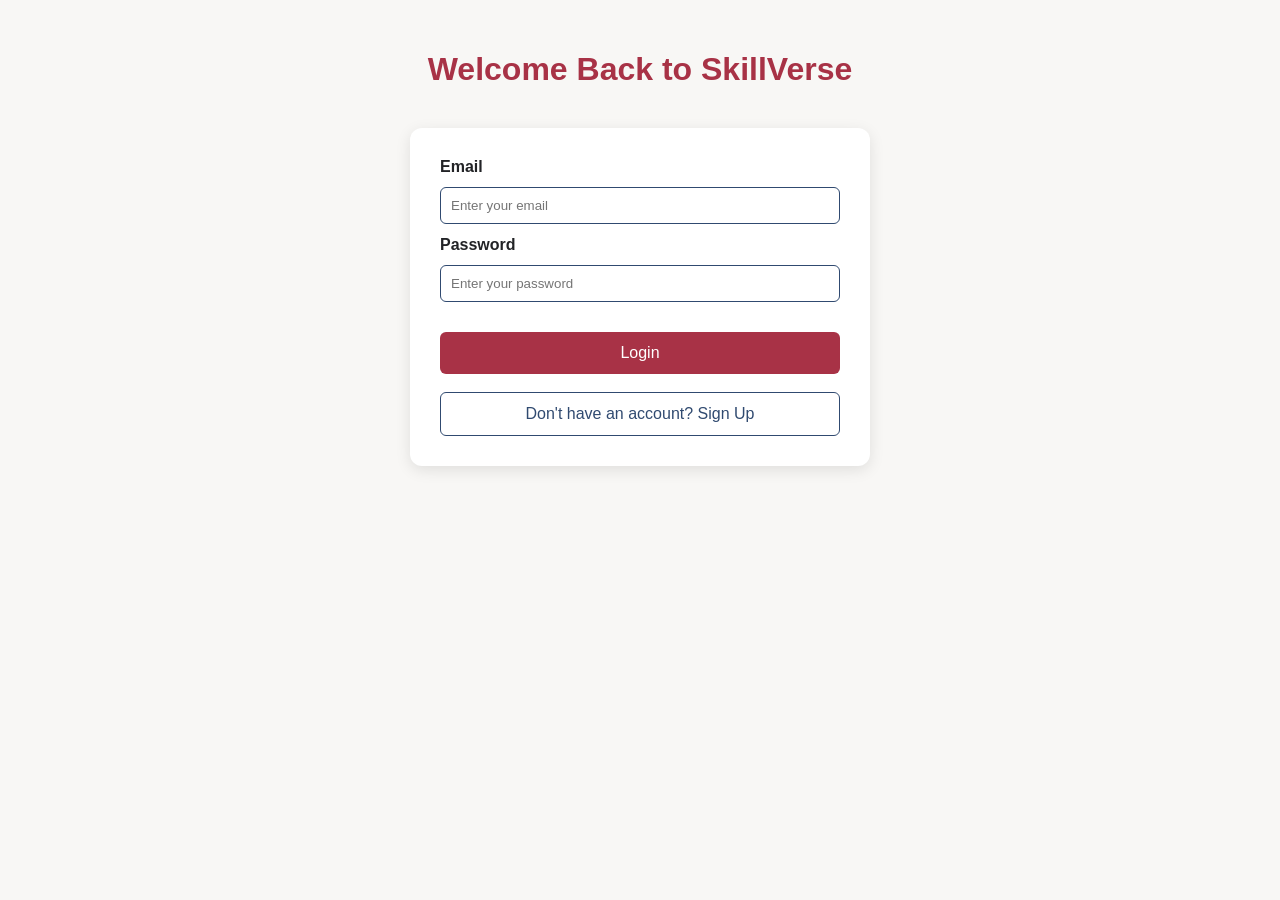
==== login.html @ c39853e0 "Initial commit" ====
<!DOCTYPE html>
<html lang="en">

<head>
    <meta charset="UTF-8">
    <meta name="viewport" content="width=device-width, initial-scale=1.0">
    <title>SkillVerse Login</title>
    <link rel="stylesheet" href="style.css">
</head>

<body>

    <h1>Welcome Back to SkillVerse</h1>

    <form>

        <label>Email</label>
        <input type="email" placeholder="Enter your email">

        <label>Password</label>
        <input type="password" placeholder="Enter your password">

        <br><br>

        <button class="login-main-btn" type="button" onclick="login()">
            Login
        </button>

        <br><br>

        <button class="login-btn" type="button" onclick="goToSignup()">
            Don't have an account? Sign Up
        </button>

    </form>

    <script src="script.js"></script>

</body>

</html>
---- style.css ----
html {
    scroll-behavior: smooth;
}
body {
    font-family: Arial, sans-serif;
    background-color: #F8F7F5;
    color: #222326;
     margin: 0;
    padding: 30px 0;
}


form {
    width: 400px;
    margin: 40px auto;
    padding: 30px;
    background-color: white;
    border-radius: 12px;
    box-shadow: 0 4px 15px rgba(0, 0, 0, 0.1);
}

h1 {
    text-align: center;
    color: #A83246;
    margin-bottom: 25px;
}



form label {
    color: #222326;
    font-weight: bold;
}


form input:not([type="radio"]) {
    width: 100%;
    padding: 10px;
    margin-top: 6px;
    margin-bottom: 12px;
    border: 1px solid #304A70;
    border-radius: 6px;
    box-sizing: border-box;
}

form button {
    width: 100%;
    padding: 12px;
    background-color: #304A70;
    color: white;
    border: none;
    border-radius: 6px;
    font-size: 16px;
    cursor: pointer;
}

.signup-btn {
    background-color: #A83246;
}

.login-btn {
    background-color: transparent;
    color: #304A70;
    border: 1px solid #304A70;
}

.signup-btn:hover {
    background-color: #8F293B;
}

.login-btn:hover {
    background-color: #304A70;
    color: white;
}

form input {
    margin-bottom: 8px;
}

form label {
    display: block;
    margin-bottom: 5px;
}

.role-section {
    margin-top: 10px;
    margin-bottom: 15px;
}

.role-section > label {
    display: block;
    margin-bottom: 10px;
}

.role-option {
    display: inline-flex;
    align-items: center;
    margin-right: 25px;
}

.role-option input {
    margin-right: 6px;
}


form .login-main-btn {
    background-color: #A83246;
}

form .login-main-btn:hover {
    background-color: #8F293B;
}
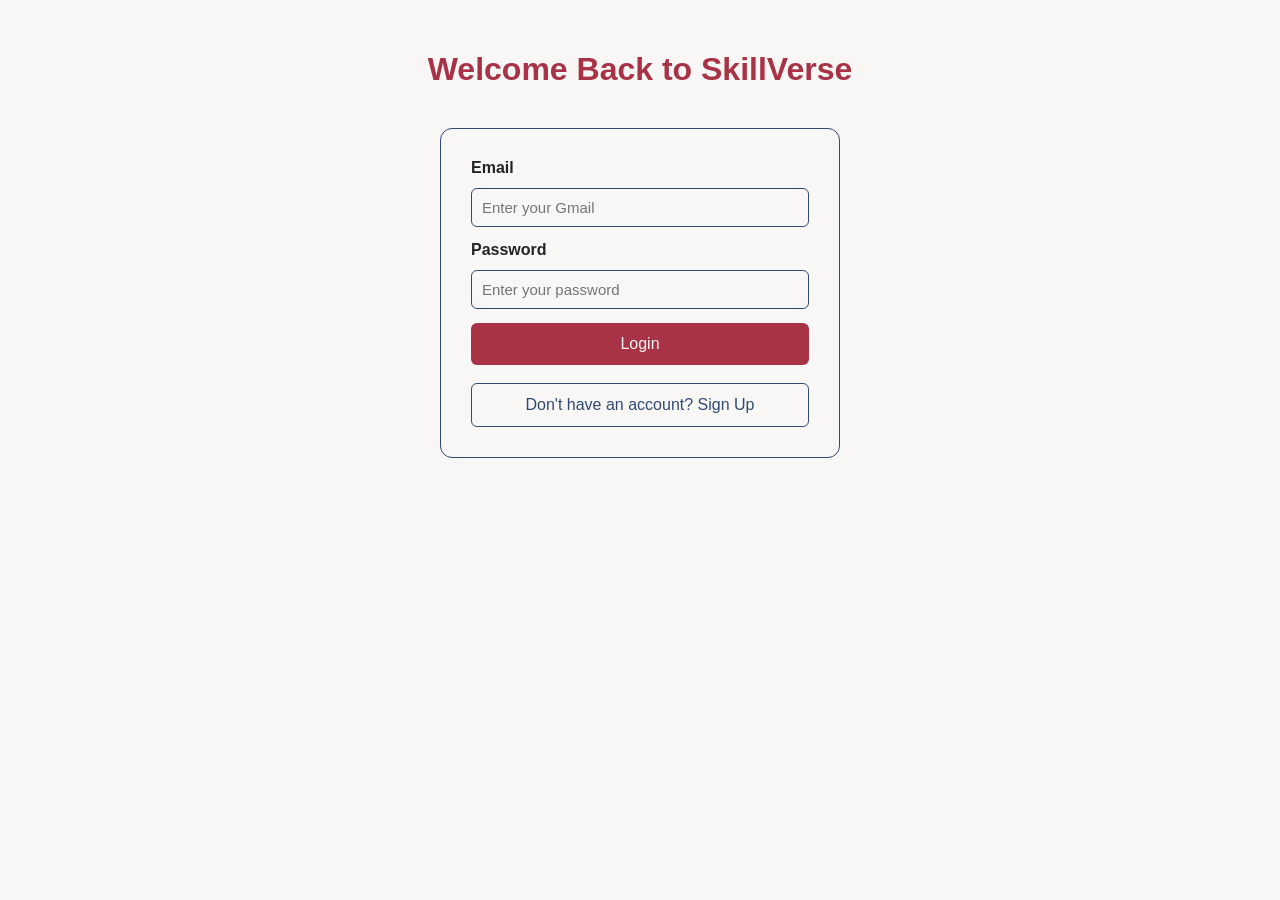
==== commit dd99d9ab: "Updated project" ====
--- a/login.html
+++ b/login.html
@@ -12,15 +12,25 @@
 
     <h1>Welcome Back to SkillVerse</h1>
 
-    <form>
+    <form id="loginForm">
 
-        <label>Email</label>
-        <input type="email" placeholder="Enter your email">
+        <label for="loginEmail">Email</label>
+        <input
+            type="email"
+            id="loginEmail"
+            placeholder="Enter your Gmail"
+            required
+        >
 
-        <label>Password</label>
-        <input type="password" placeholder="Enter your password">
+        <label for="loginPassword">Password</label>
+        <input
+            type="password"
+            id="loginPassword"
+            placeholder="Enter your password"
+            required
+        >
 
-        <br><br>
+        <br>
 
         <button class="login-main-btn" type="button" onclick="login()">
             Login
--- a/style.css
+++ b/style.css
@@ -1,23 +1,16 @@
 html {
     scroll-behavior: smooth;
 }
+
 body {
     font-family: Arial, sans-serif;
     background-color: #F8F7F5;
     color: #222326;
-     margin: 0;
+    margin: 0;
     padding: 30px 0;
 }
 
-
-form {
-    width: 400px;
-    margin: 40px auto;
-    padding: 30px;
-    background-color: white;
-    border-radius: 12px;
-    box-shadow: 0 4px 15px rgba(0, 0, 0, 0.1);
-}
+/* Main Heading */
 
 h1 {
     text-align: center;
@@ -25,88 +18,129 @@
     margin-bottom: 25px;
 }
 
+/* Home Page Text */
 
-
-form label {
+body > p {
+    text-align: center;
     color: #222326;
-    font-weight: bold;
 }
 
+/* Home Page Buttons */
 
-form input:not([type="radio"]) {
-    width: 100%;
-    padding: 10px;
-    margin-top: 6px;
-    margin-bottom: 12px;
-    border: 1px solid #304A70;
-    border-radius: 6px;
-    box-sizing: border-box;
-}
-
-form button {
-    width: 100%;
+body > button {
+    display: inline-block;
+    width: 180px;
     padding: 12px;
+    margin: 10px 5px;
     background-color: #304A70;
-    color: white;
+    color: #F8F7F5;
     border: none;
     border-radius: 6px;
     font-size: 16px;
     cursor: pointer;
 }
 
+body > button:hover {
+    background-color: #A83246;
+}
+
+/* Form */
+
+form {
+    width: 400px;
+    max-width: 90%;
+    margin: 40px auto;
+    padding: 30px;
+    background-color: #F8F7F5;
+    border: 1px solid #304A70;
+    border-radius: 12px;
+    box-sizing: border-box;
+}
+
+/* Labels */
+
+form label {
+    display: block;
+    margin-bottom: 5px;
+    color: #222326;
+    font-weight: bold;
+}
+
+/* Input Fields */
+
+form input:not([type="radio"]) {
+    width: 100%;
+    padding: 10px;
+    margin-top: 6px;
+    margin-bottom: 14px;
+    border: 1px solid #304A70;
+    border-radius: 6px;
+    box-sizing: border-box;
+    font-size: 15px;
+    background-color: #F8F7F5;
+    color: #222326;
+}
+
+/* Input Focus */
+
+form input:focus {
+    outline: none;
+    border: 2px solid #A83246;
+}
+
+/* All Form Buttons */
+
+form button {
+    width: 100%;
+    padding: 12px;
+    background-color: #304A70;
+    color: #F8F7F5;
+    border: none;
+    border-radius: 6px;
+    font-size: 16px;
+    cursor: pointer;
+}
+
+/* Sign Up Button */
+
 .signup-btn {
     background-color: #A83246;
 }
 
+.signup-btn:hover {
+    background-color: #304A70;
+}
+
+/* Login Main Button */
+
+.login-main-btn {
+    background-color: #A83246;
+}
+
+.login-main-btn:hover {
+    background-color: #304A70;
+}
+
+/* Login / Navigation Button */
+
 .login-btn {
-    background-color: transparent;
+    background-color: #F8F7F5;
     color: #304A70;
     border: 1px solid #304A70;
 }
 
-.signup-btn:hover {
-    background-color: #8F293B;
+.login-btn:hover {
+    background-color: #304A70;
+    color: #F8F7F5;
 }
 
-.login-btn:hover {
-    background-color: #304A70;
-    color: white;
-}
+/* Password Information */
 
-form input {
-    margin-bottom: 8px;
-}
-
-form label {
+.password-info {
     display: block;
-    margin-bottom: 5px;
-}
-
-.role-section {
-    margin-top: 10px;
+    margin-top: -8px;
     margin-bottom: 15px;
-}
-
-.role-section > label {
-    display: block;
-    margin-bottom: 10px;
-}
-
-.role-option {
-    display: inline-flex;
-    align-items: center;
-    margin-right: 25px;
-}
-
-.role-option input {
-    margin-right: 6px;
-}
-
-
-form .login-main-btn {
-    background-color: #A83246;
-}
-
-form .login-main-btn:hover {
-    background-color: #8F293B;
+    color: #222326;
+    font-size: 12px;
+    line-height: 1.4;
 }
